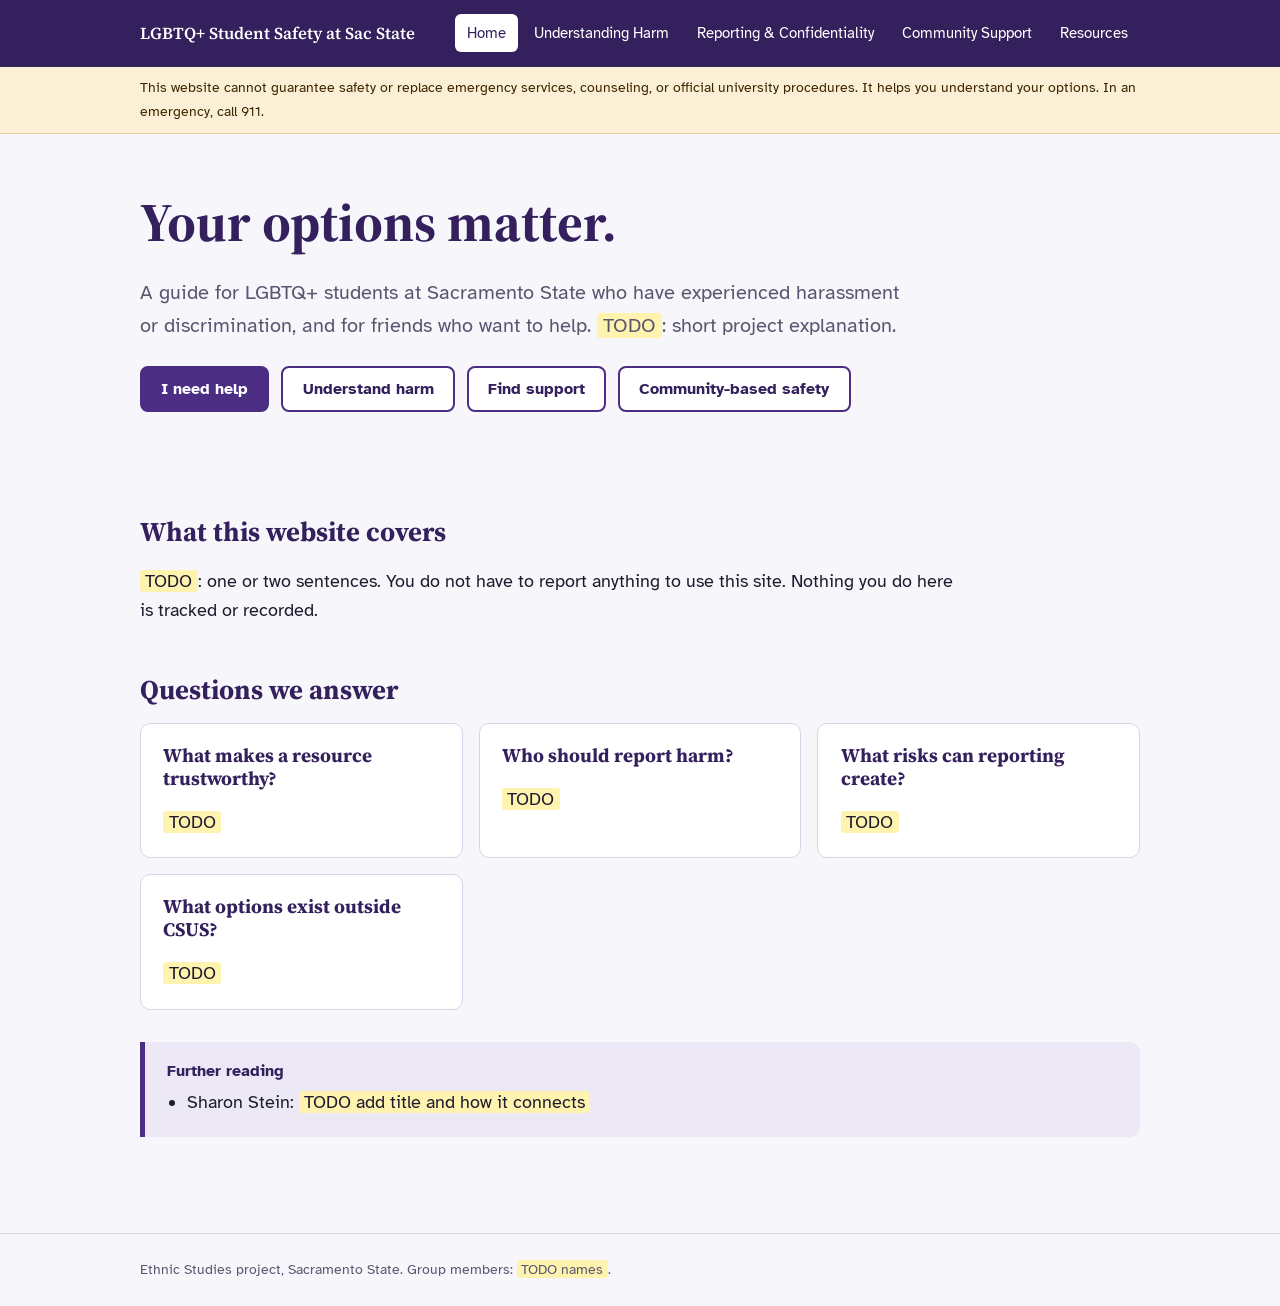
==== index.html @ 0df3c4ed "initial commit" ====
<!DOCTYPE html>
<html lang="en">
<head>
<meta charset="utf-8">
<meta name="viewport" content="width=device-width, initial-scale=1">
<title>Home | LGBTQ+ Student Safety at Sac State</title>
<link rel="preconnect" href="https://fonts.googleapis.com">
<link rel="preconnect" href="https://fonts.gstatic.com" crossorigin>
<link href="https://fonts.googleapis.com/css2?family=Atkinson+Hyperlegible:wght@400;700&family=Source+Serif+4:wght@600;700&display=swap" rel="stylesheet">
<link rel="stylesheet" href="css/style.css">
</head>
<body>
<a class="skip" href="#main">Skip to content</a>
<header class="site"><div class="inner">
<a class="brand" href="index.html">LGBTQ+ Student Safety at Sac State</a>
<nav aria-label="Main"><ul><li><a href="index.html" aria-current="page">Home</a></li><li><a href="harm.html">Understanding Harm</a></li><li><a href="reporting.html">Reporting & Confidentiality</a></li><li><a href="community.html">Community Support</a></li><li><a href="resources.html">Resources</a></li></ul></nav>
</div></header>
<div class="notice" role="note"><p>This website cannot guarantee safety or replace emergency services, counseling, or official university procedures. It helps you understand your options. In an emergency, call 911.</p></div>
<main id="main">

<section class="hero">
<h1>Your options matter.</h1>
<p class="lede">A guide for LGBTQ+ students at Sacramento State who have experienced harassment or discrimination, and for friends who want to help. <span class="todo">TODO</span>: short project explanation.</p>
<div class="btn-row">
<a class="btn primary" href="resources.html">I need help</a>
<a class="btn" href="harm.html">Understand harm</a>
<a class="btn" href="resources.html#find">Find support</a>
<a class="btn" href="community.html">Community-based safety</a>
</div>
</section>
<section class="prose">
<h2>What this website covers</h2>
<p><span class="todo">TODO</span>: one or two sentences. You do not have to report anything to use this site. Nothing you do here is tracked or recorded.</p>
<h2>Questions we answer</h2>
</section>
<div class="grid">
<div class="card"><h3>What makes a resource trustworthy?</h3><p><span class="todo">TODO</span></p></div>
<div class="card"><h3>Who should report harm?</h3><p><span class="todo">TODO</span></p></div>
<div class="card"><h3>What risks can reporting create?</h3><p><span class="todo">TODO</span></p></div>
<div class="card"><h3>What options exist outside CSUS?</h3><p><span class="todo">TODO</span></p></div>
</div>
<aside class="card reading"><h3>Further reading</h3><ul><li>Sharon Stein: <span class='todo'>TODO add title and how it connects</span></li></ul></aside>

</main>
<footer><p>Ethnic Studies project, Sacramento State. Group members: <span class="todo">TODO names</span>.</p></footer>
<button class="btn primary" id="top" type="button">Back to top</button>
<script src="js/script.js"></script>
</body>
</html>
---- css/style.css ----
:root{
  --ink:#1f1b2e; --muted:#5b5670; --plum:#4b2e83; --plum-dark:#33205c;
  --lilac:#ece8f5; --paper:#f7f6fb; --white:#fff; --line:#d9d3e8;
  --moss:#1f5c49; --moss-bg:#e2f1ea; --amber:#7a4b00; --amber-bg:#fbefd5;
  --serif:"Source Serif 4",Georgia,"Times New Roman",serif;
  --sans:"Atkinson Hyperlegible",system-ui,-apple-system,"Segoe UI",sans-serif;
}
*{box-sizing:border-box}
html{scroll-behavior:smooth}
@media (prefers-reduced-motion:reduce){html{scroll-behavior:auto}}
body{margin:0;background:var(--paper);color:var(--ink);font:18px/1.65 var(--sans)}
a{color:var(--plum)}
a:focus-visible,button:focus-visible,select:focus-visible,input:focus-visible,summary:focus-visible{outline:3px solid #f2a900;outline-offset:3px}
.skip{position:absolute;left:-999px;top:0;background:var(--plum-dark);color:#fff;padding:.5rem 1rem}
.skip:focus{left:0;z-index:10}

header.site{background:var(--plum-dark);color:#fff}
header.site .inner{max-width:1040px;margin:0 auto;padding:.9rem 1.25rem;display:flex;flex-wrap:wrap;gap:.75rem 2rem;align-items:center;justify-content:space-between}
header.site .brand{font:600 1.05rem var(--serif);color:#fff;text-decoration:none}
nav ul{list-style:none;margin:0;padding:0;display:flex;flex-wrap:wrap;gap:.25rem}
nav a{color:#fff;text-decoration:none;padding:.4rem .75rem;border-radius:6px;display:block;font-size:.95rem}
nav a:hover{background:rgba(255,255,255,.15)}
nav a[aria-current="page"]{background:#fff;color:var(--plum-dark)}

.notice{background:var(--amber-bg);color:#3d2700;font-size:.9rem;border-bottom:1px solid #e6cf9b}
.notice p{max-width:1040px;margin:0 auto;padding:.6rem 1.25rem}

main{max-width:1040px;margin:0 auto;padding:2.5rem 1.25rem 4rem}
.prose{max-width:68ch}
h1,h2,h3{font-family:var(--serif);line-height:1.2;color:var(--plum-dark)}
h1{font-size:clamp(2.2rem,5vw,3.4rem);margin:0 0 1rem;font-weight:700}
h2{font-size:1.7rem;margin:3rem 0 .75rem}
h3{font-size:1.2rem;margin:1.5rem 0 .4rem}
.lede{font-size:1.25rem;color:var(--muted);max-width:60ch}

.hero{padding:1rem 0 2rem}
.btn-row{display:flex;flex-wrap:wrap;gap:.75rem;margin:1.5rem 0}
.btn{display:inline-block;padding:.7rem 1.2rem;border-radius:8px;border:2px solid var(--plum);background:var(--white);color:var(--plum-dark);font:600 1rem var(--sans);text-decoration:none;cursor:pointer}
.btn:hover{background:var(--lilac)}
.btn.primary{background:var(--plum);color:#fff}
.btn.primary:hover{background:var(--plum-dark)}

.grid{display:grid;gap:1rem;grid-template-columns:repeat(auto-fit,minmax(260px,1fr));margin:1rem 0}
.card{background:var(--white);border:1px solid var(--line);border-radius:10px;padding:1.25rem 1.4rem}
.card h3{margin-top:0}
.card p:last-child{margin-bottom:0}
.reading{background:var(--lilac);border:0;border-left:5px solid var(--plum);border-radius:0 10px 10px 0;margin:2rem 0}
.reading h3{font-size:1rem;font-family:var(--sans);margin:0 0 .4rem}
.reading ul{margin:0;padding-left:1.2rem}

table{width:100%;border-collapse:collapse;background:var(--white);border:1px solid var(--line);border-radius:10px;overflow:hidden}
th,td{text-align:left;padding:.8rem 1rem;border-bottom:1px solid var(--line);vertical-align:top}
th{background:var(--lilac);font-family:var(--serif)}
.table-wrap{overflow-x:auto}

details{background:var(--white);border:1px solid var(--line);border-radius:10px;padding:.75rem 1.25rem;margin:.6rem 0}
summary{cursor:pointer;font-weight:700}

.todo{background:#fff3b0;padding:0 .3em;border-radius:3px}

/* resources */
.filters{display:flex;flex-wrap:wrap;gap:1rem;align-items:end;margin:1rem 0 1.5rem}
.filters label{display:block;font-weight:700;font-size:.9rem;margin-bottom:.25rem}
.filters select,.filters input{font:inherit;padding:.5rem .7rem;border:2px solid var(--line);border-radius:8px;background:#fff;min-width:200px}
.res{background:var(--white);border:1px solid var(--line);border-radius:10px;padding:1.25rem 1.4rem;margin:1rem 0}
.res h3{margin:0 0 .25rem}
.res dl{display:grid;grid-template-columns:max-content 1fr;gap:.35rem 1rem;margin:.75rem 0 0}
.res dt{font-weight:700}
.res dd{margin:0}
.tag{display:inline-block;font-size:.85rem;font-weight:700;padding:.1rem .6rem;border-radius:999px;border:1px solid}
.tag.conf{background:var(--moss-bg);color:var(--moss);border-color:var(--moss)}
.tag.nonconf{background:var(--amber-bg);color:var(--amber);border-color:var(--amber)}
.tag.verify{background:#eee;color:#444;border-color:#999}
.updated{color:var(--muted);font-size:.9rem}

footer{border-top:1px solid var(--line);color:var(--muted);font-size:.9rem}
footer p{max-width:1040px;margin:0 auto;padding:1.5rem 1.25rem}
#top{position:fixed;right:1rem;bottom:1rem;display:none}
@media (max-width:600px){body{font-size:17px}.res dl{grid-template-columns:1fr}.res dt{margin-top:.4rem}}
.sr{position:absolute;width:1px;height:1px;overflow:hidden;clip:rect(0,0,0,0)}
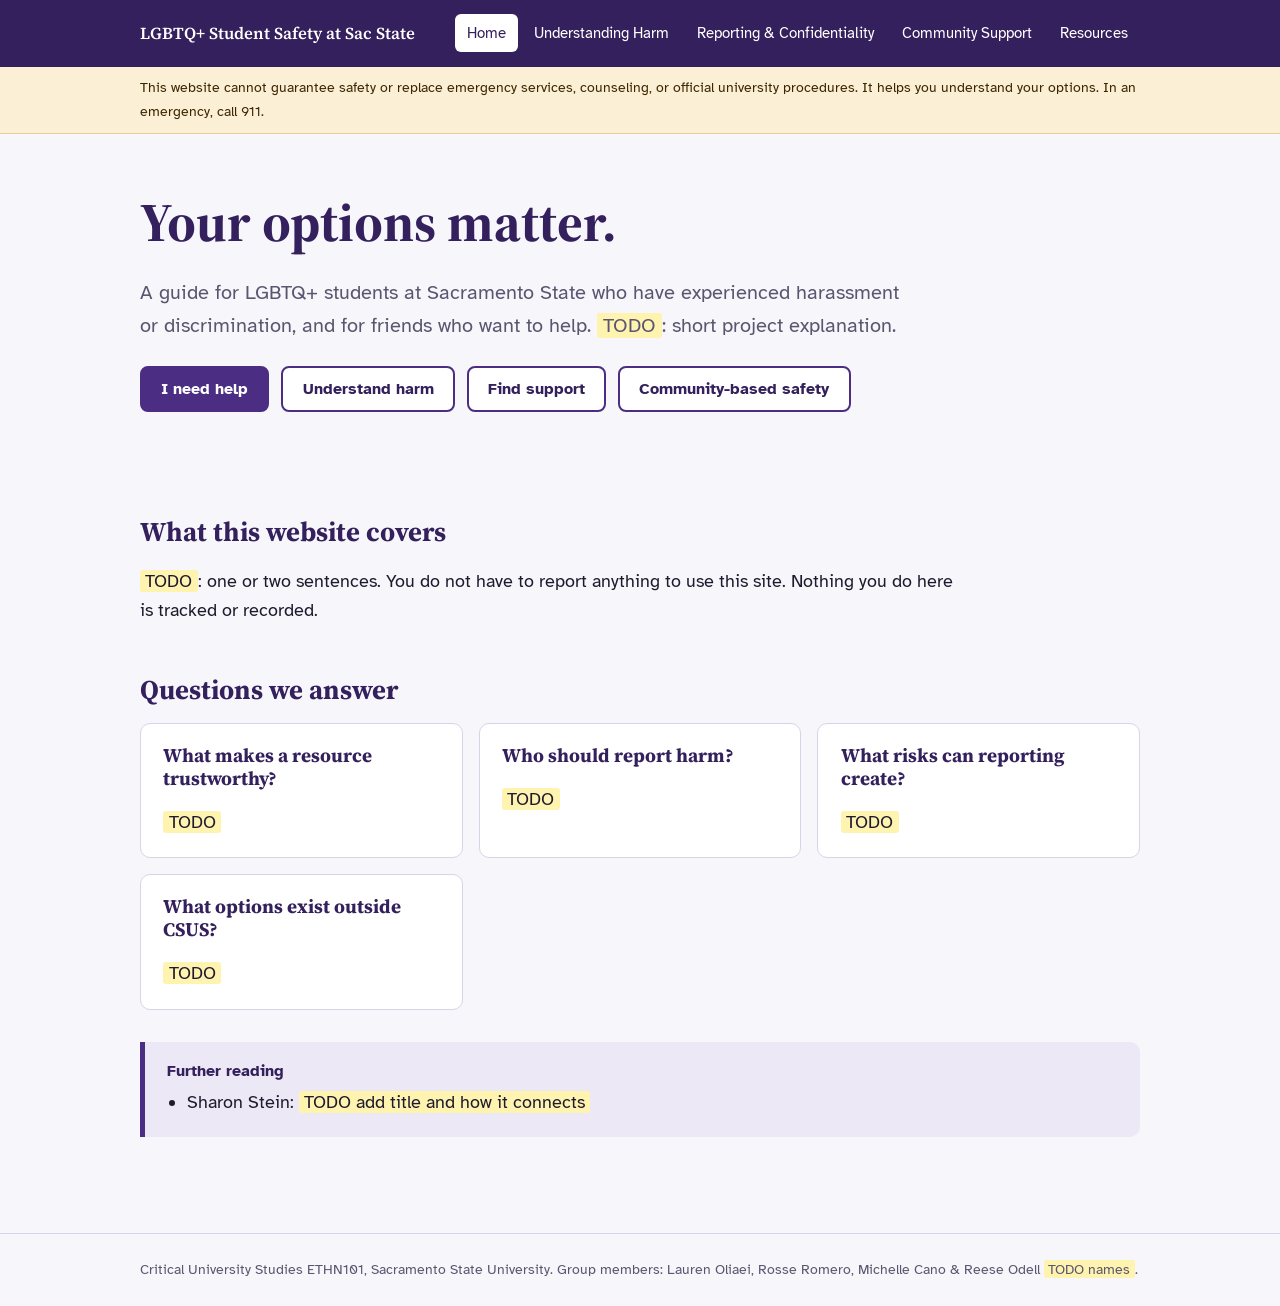
==== commit 8bdc0772: "Update main page" ====
--- a/index.html
+++ b/index.html
@@ -42,7 +42,7 @@
 <aside class="card reading"><h3>Further reading</h3><ul><li>Sharon Stein: <span class='todo'>TODO add title and how it connects</span></li></ul></aside>
 
 </main>
-<footer><p>Ethnic Studies project, Sacramento State. Group members: <span class="todo">TODO names</span>.</p></footer>
+<footer><p>Critical University Studies ETHN101, Sacramento State University. Group members: Lauren Oliaei, Rosse Romero, Michelle Cano & Reese Odell <span class="todo">TODO names</span>.</p></footer>
 <button class="btn primary" id="top" type="button">Back to top</button>
 <script src="js/script.js"></script>
 </body>
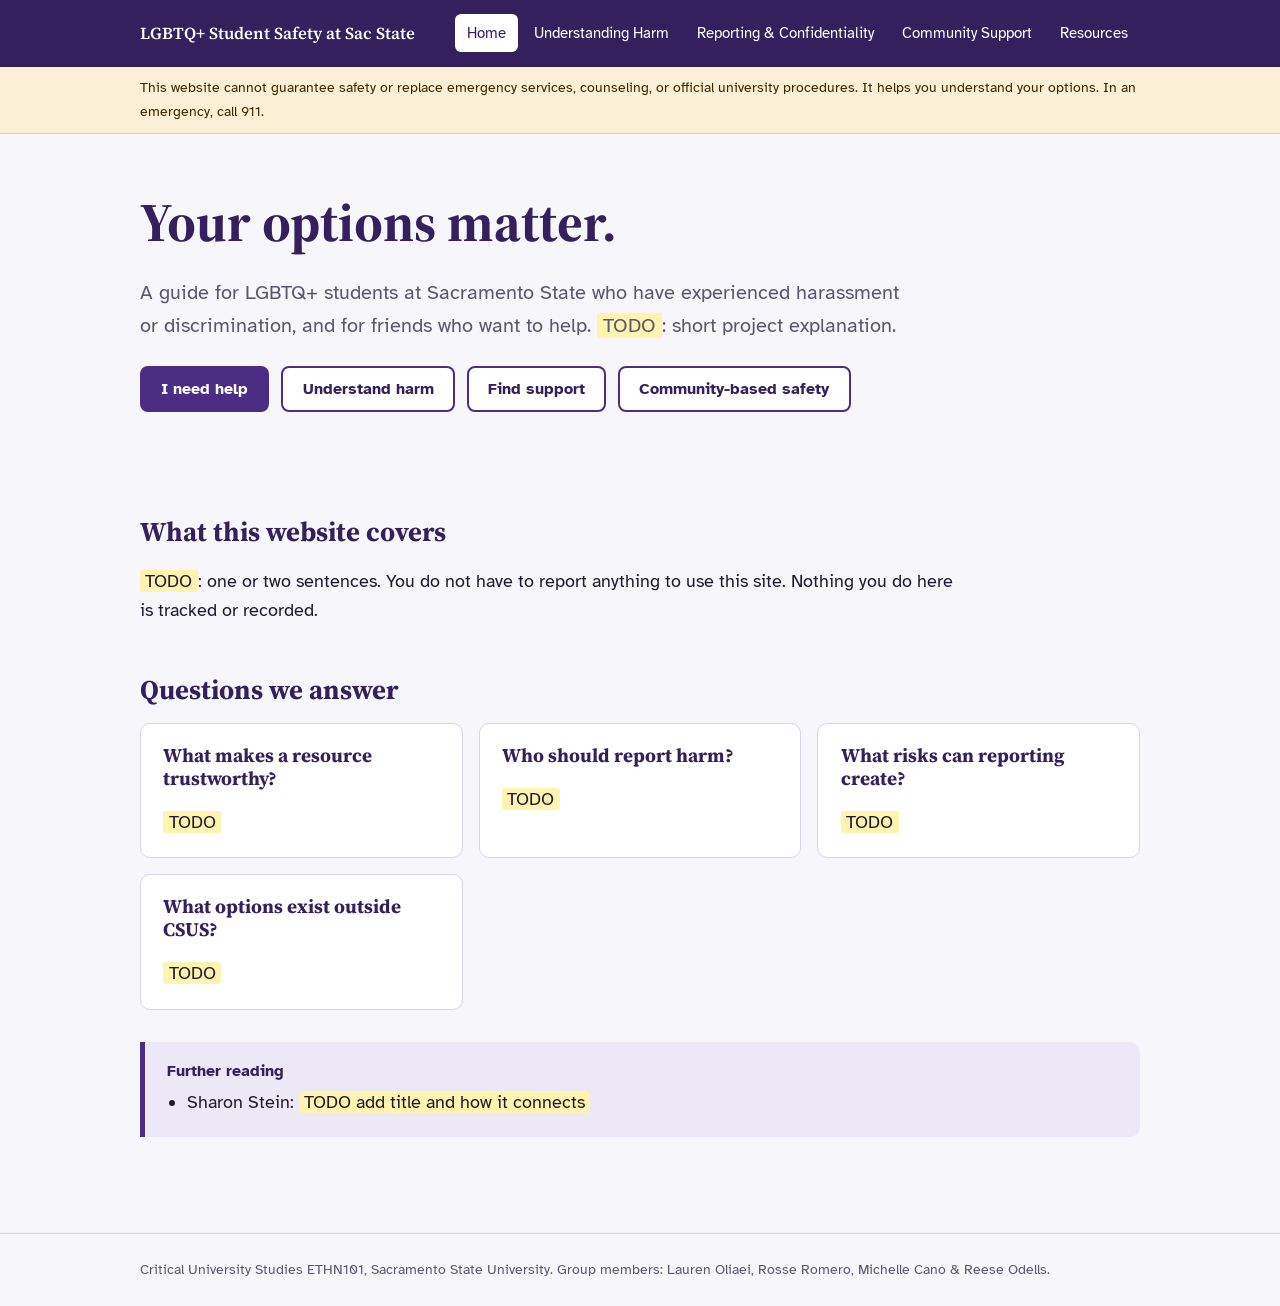
==== commit f7c83e15: "Removed to-do marker for footer in index.html" ====
--- a/index.html
+++ b/index.html
@@ -42,7 +42,7 @@
 <aside class="card reading"><h3>Further reading</h3><ul><li>Sharon Stein: <span class='todo'>TODO add title and how it connects</span></li></ul></aside>
 
 </main>
-<footer><p>Critical University Studies ETHN101, Sacramento State University. Group members: Lauren Oliaei, Rosse Romero, Michelle Cano & Reese Odell <span class="todo">TODO names</span>.</p></footer>
+<footer><p>Critical University Studies ETHN101, Sacramento State University. Group members: Lauren Oliaei, Rosse Romero, Michelle Cano & Reese Odells.</p></footer>
 <button class="btn primary" id="top" type="button">Back to top</button>
 <script src="js/script.js"></script>
 </body>
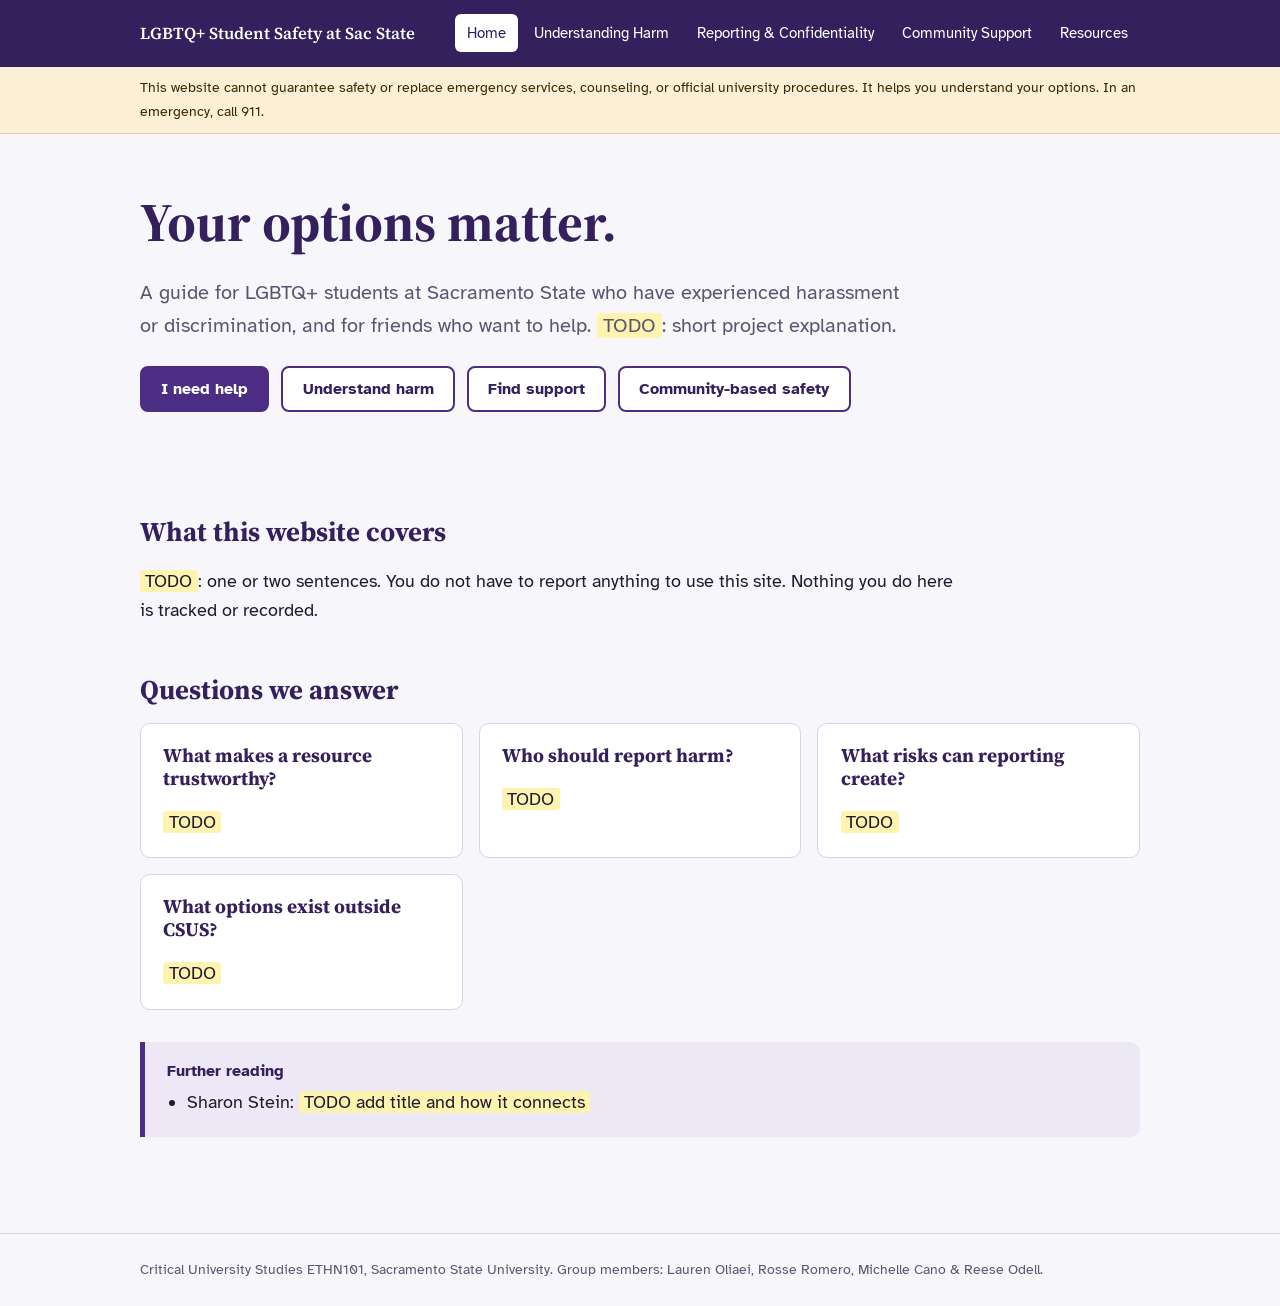
==== commit 4ef3b613: "remove to-do marker" ====
--- a/index.html
+++ b/index.html
@@ -42,7 +42,7 @@
 <aside class="card reading"><h3>Further reading</h3><ul><li>Sharon Stein: <span class='todo'>TODO add title and how it connects</span></li></ul></aside>
 
 </main>
-<footer><p>Critical University Studies ETHN101, Sacramento State University. Group members: Lauren Oliaei, Rosse Romero, Michelle Cano & Reese Odells.</p></footer>
+<footer><p>Critical University Studies ETHN101, Sacramento State University. Group members: Lauren Oliaei, Rosse Romero, Michelle Cano & Reese Odell.</p></footer>
 <button class="btn primary" id="top" type="button">Back to top</button>
 <script src="js/script.js"></script>
 </body>
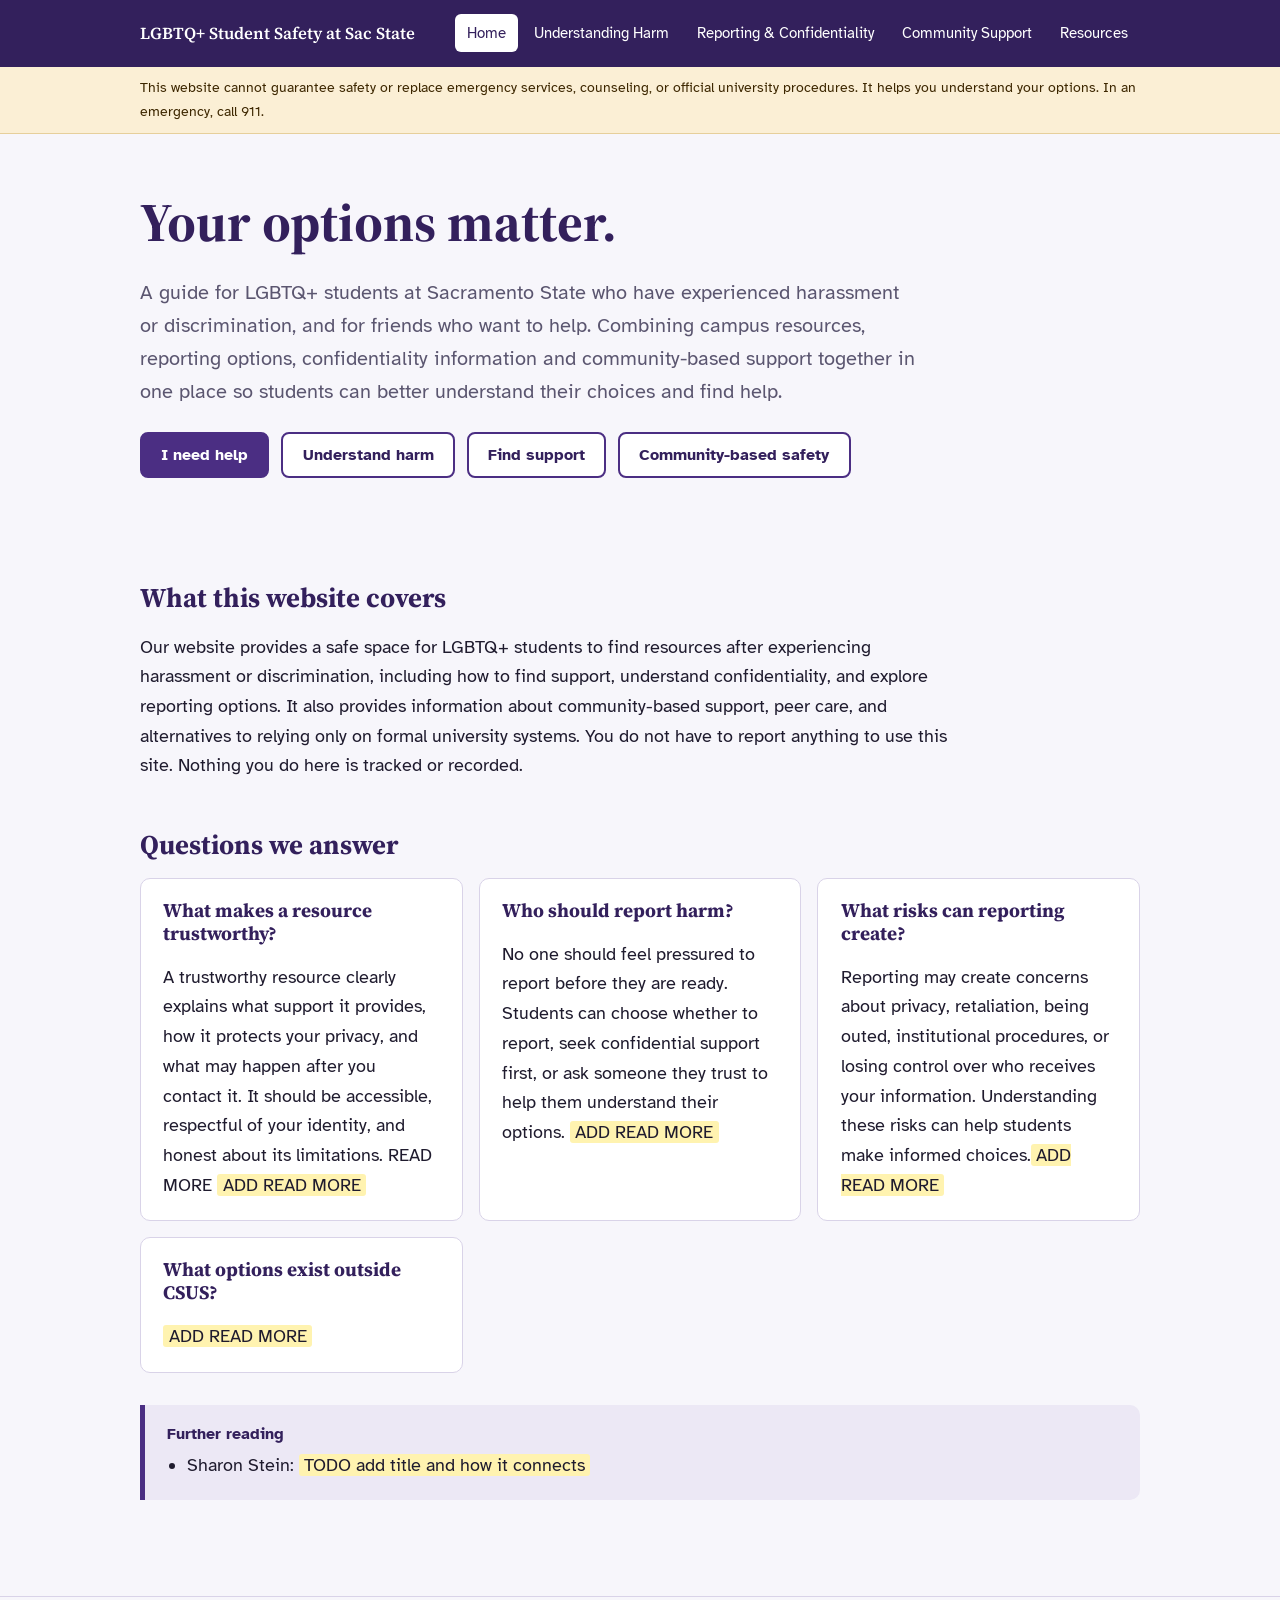
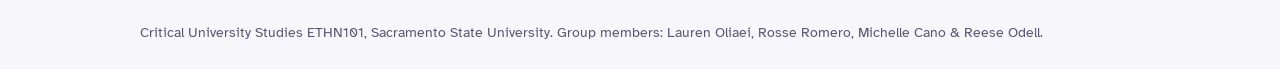
==== commit 8ffd793a: "Added main content for index page" ====
--- a/index.html
+++ b/index.html
@@ -20,7 +20,7 @@
 
 <section class="hero">
 <h1>Your options matter.</h1>
-<p class="lede">A guide for LGBTQ+ students at Sacramento State who have experienced harassment or discrimination, and for friends who want to help. <span class="todo">TODO</span>: short project explanation.</p>
+<p class="lede">A guide for LGBTQ+ students at Sacramento State who have experienced harassment or discrimination, and for friends who want to help. Combining campus resources, reporting options, confidentiality information and community-based support together in one place so students can better understand their choices and find help.</p>
 <div class="btn-row">
 <a class="btn primary" href="resources.html">I need help</a>
 <a class="btn" href="harm.html">Understand harm</a>
@@ -30,14 +30,15 @@
 </section>
 <section class="prose">
 <h2>What this website covers</h2>
-<p><span class="todo">TODO</span>: one or two sentences. You do not have to report anything to use this site. Nothing you do here is tracked or recorded.</p>
+<p>Our website provides a safe space for LGBTQ+ students to find resources after experiencing harassment or discrimination, including how to find support, understand confidentiality, and explore reporting options. It also provides information about community-based support, peer care, and alternatives to relying only on formal university systems. You do not have to report anything to use this site. Nothing you do here is tracked or recorded.</p>
 <h2>Questions we answer</h2>
 </section>
 <div class="grid">
-<div class="card"><h3>What makes a resource trustworthy?</h3><p><span class="todo">TODO</span></p></div>
-<div class="card"><h3>Who should report harm?</h3><p><span class="todo">TODO</span></p></div>
-<div class="card"><h3>What risks can reporting create?</h3><p><span class="todo">TODO</span></p></div>
-<div class="card"><h3>What options exist outside CSUS?</h3><p><span class="todo">TODO</span></p></div>
+<div class="card"><h3>What makes a resource trustworthy?</h3><p>A trustworthy resource clearly explains what support it provides, how it protects your privacy, and what may happen after you contact it. It should be accessible, respectful of your identity, and honest about its limitations. READ MORE
+<span class="todo">ADD READ MORE</span></p></div>
+<div class="card"><h3>Who should report harm?</h3><p>No one should feel pressured to report before they are ready. Students can choose whether to report, seek confidential support first, or ask someone they trust to help them understand their options. <span class="todo">ADD READ MORE</span></p></div>
+<div class="card"><h3>What risks can reporting create?</h3><p>Reporting may create concerns about privacy, retaliation, being outed, institutional procedures, or losing control over who receives your information. Understanding these risks can help students make informed choices.<span class="todo">ADD READ MORE</span></p></div>
+<div class="card"><h3>What options exist outside CSUS?</h3><p><span class="todo">ADD READ MORE</span></p></div>
 </div>
 <aside class="card reading"><h3>Further reading</h3><ul><li>Sharon Stein: <span class='todo'>TODO add title and how it connects</span></li></ul></aside>
 
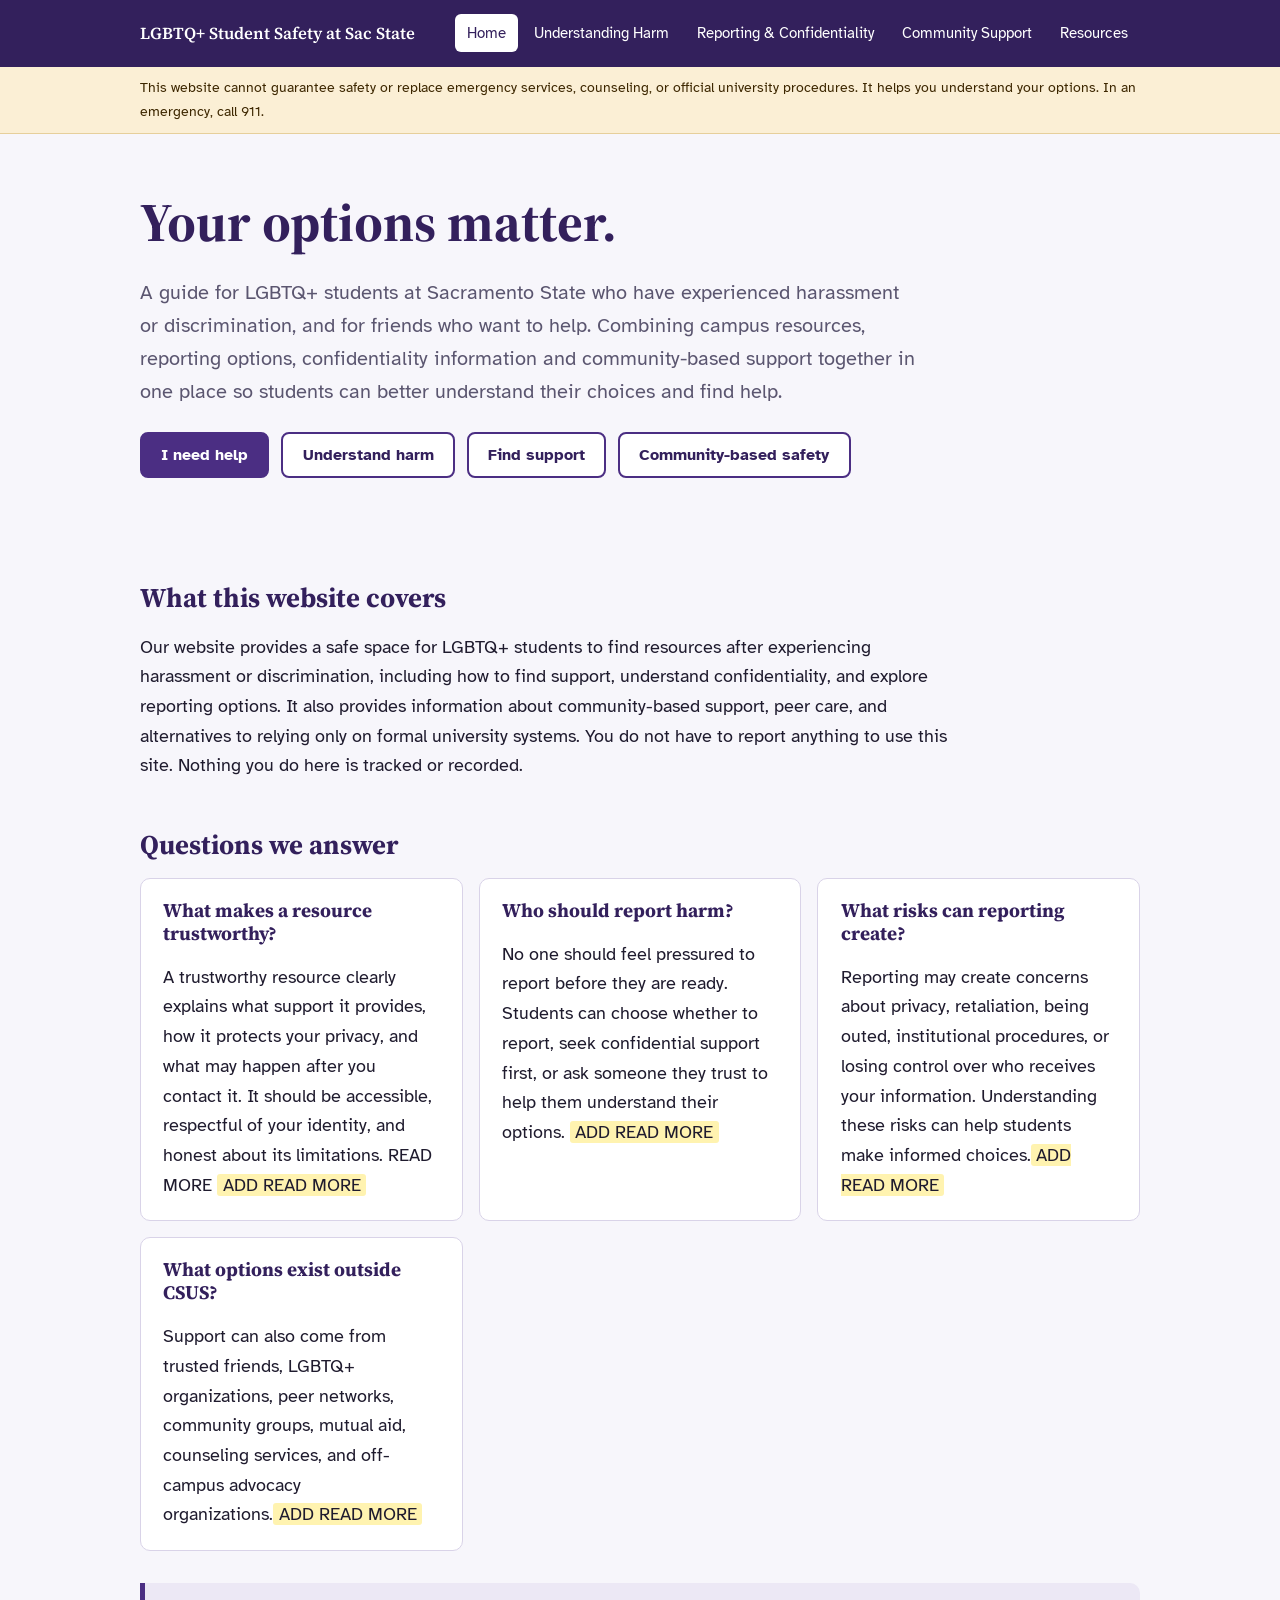
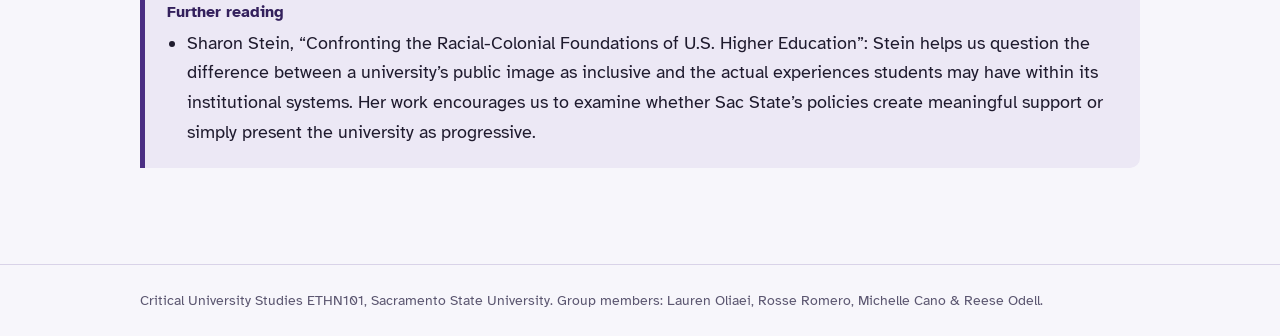
==== commit aae92d70: "Added content for community, harm,reporting" ====
--- a/index.html
+++ b/index.html
@@ -38,9 +38,9 @@
 <span class="todo">ADD READ MORE</span></p></div>
 <div class="card"><h3>Who should report harm?</h3><p>No one should feel pressured to report before they are ready. Students can choose whether to report, seek confidential support first, or ask someone they trust to help them understand their options. <span class="todo">ADD READ MORE</span></p></div>
 <div class="card"><h3>What risks can reporting create?</h3><p>Reporting may create concerns about privacy, retaliation, being outed, institutional procedures, or losing control over who receives your information. Understanding these risks can help students make informed choices.<span class="todo">ADD READ MORE</span></p></div>
-<div class="card"><h3>What options exist outside CSUS?</h3><p><span class="todo">ADD READ MORE</span></p></div>
+<div class="card"><h3>What options exist outside CSUS?</h3><p>Support can also come from trusted friends, LGBTQ+ organizations, peer networks, community groups, mutual aid, counseling services, and off-campus advocacy organizations.<span class="todo">ADD READ MORE</span></p></div>
 </div>
-<aside class="card reading"><h3>Further reading</h3><ul><li>Sharon Stein: <span class='todo'>TODO add title and how it connects</span></li></ul></aside>
+<aside class="card reading"><h3>Further reading</h3><ul><li>Sharon Stein,  “Confronting the Racial-Colonial Foundations of U.S. Higher Education”: Stein helps us question the difference between a university’s public image as inclusive and the actual experiences students may have within its institutional systems. Her work encourages us to examine whether Sac State’s policies create meaningful support or simply present the university as progressive.</li></ul></aside>
 
 </main>
 <footer><p>Critical University Studies ETHN101, Sacramento State University. Group members: Lauren Oliaei, Rosse Romero, Michelle Cano & Reese Odell.</p></footer>
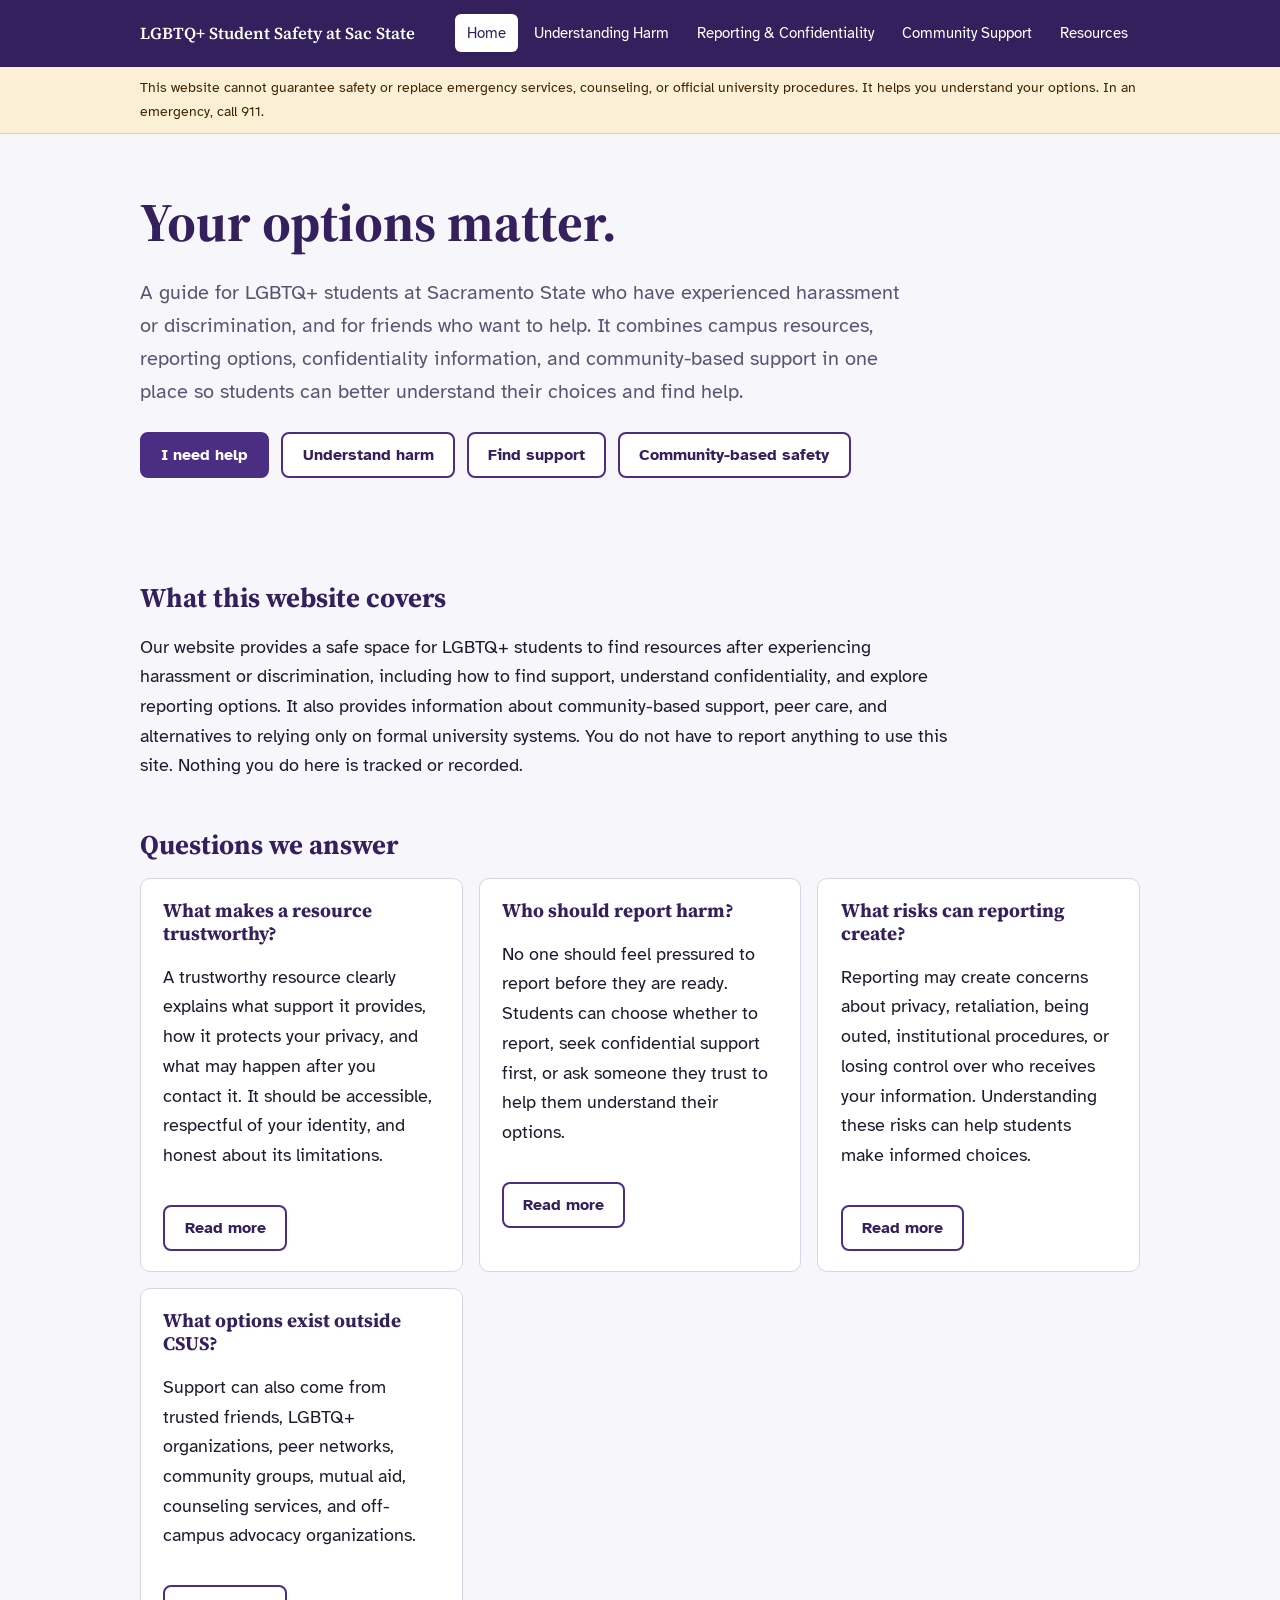
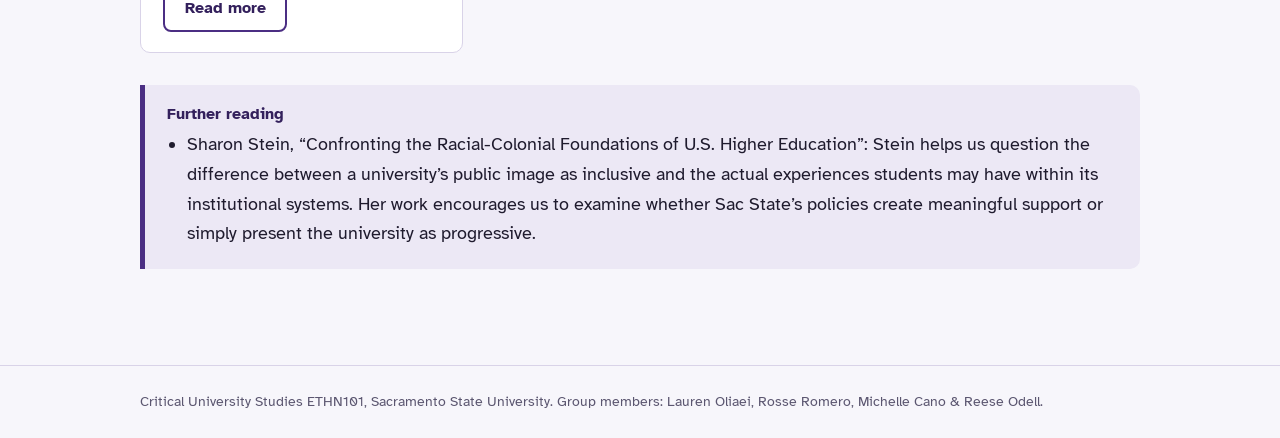
==== commit 3a2aebbe: "Added read more buttons to index.html and updated reading dates" ====
--- a/index.html
+++ b/index.html
@@ -20,7 +20,7 @@
 
 <section class="hero">
 <h1>Your options matter.</h1>
-<p class="lede">A guide for LGBTQ+ students at Sacramento State who have experienced harassment or discrimination, and for friends who want to help. Combining campus resources, reporting options, confidentiality information and community-based support together in one place so students can better understand their choices and find help.</p>
+<p class="lede">A guide for LGBTQ+ students at Sacramento State who have experienced harassment or discrimination, and for friends who want to help. It combines campus resources, reporting options, confidentiality information, and community-based support in one place so students can better understand their choices and find help.</p>
 <div class="btn-row">
 <a class="btn primary" href="resources.html">I need help</a>
 <a class="btn" href="harm.html">Understand harm</a>
@@ -34,17 +34,16 @@
 <h2>Questions we answer</h2>
 </section>
 <div class="grid">
-<div class="card"><h3>What makes a resource trustworthy?</h3><p>A trustworthy resource clearly explains what support it provides, how it protects your privacy, and what may happen after you contact it. It should be accessible, respectful of your identity, and honest about its limitations. READ MORE
-<span class="todo">ADD READ MORE</span></p></div>
-<div class="card"><h3>Who should report harm?</h3><p>No one should feel pressured to report before they are ready. Students can choose whether to report, seek confidential support first, or ask someone they trust to help them understand their options. <span class="todo">ADD READ MORE</span></p></div>
-<div class="card"><h3>What risks can reporting create?</h3><p>Reporting may create concerns about privacy, retaliation, being outed, institutional procedures, or losing control over who receives your information. Understanding these risks can help students make informed choices.<span class="todo">ADD READ MORE</span></p></div>
-<div class="card"><h3>What options exist outside CSUS?</h3><p>Support can also come from trusted friends, LGBTQ+ organizations, peer networks, community groups, mutual aid, counseling services, and off-campus advocacy organizations.<span class="todo">ADD READ MORE</span></p></div>
+<div class="card"><h3>What makes a resource trustworthy?</h3><p>A trustworthy resource clearly explains what support it provides, how it protects your privacy, and what may happen after you contact it. It should be accessible, respectful of your identity, and honest about its limitations.</p><a class="btn" href="resources.html" aria-label="Read more: what makes a resource trustworthy">Read more</a></div>
+<div class="card"><h3>Who should report harm?</h3><p>No one should feel pressured to report before they are ready. Students can choose whether to report, seek confidential support first, or ask someone they trust to help them understand their options.</p><a class="btn" href="reporting.html#options" aria-label="Read more: who should report harm">Read more</a></div>
+<div class="card"><h3>What risks can reporting create?</h3><p>Reporting may create concerns about privacy, retaliation, being outed, institutional procedures, or losing control over who receives your information. Understanding these risks can help students make informed choices.</p><a class="btn" href="reporting.html#risks" aria-label="Read more: what risks reporting can create">Read more</a></div>
+<div class="card"><h3>What options exist outside CSUS?</h3><p>Support can also come from trusted friends, LGBTQ+ organizations, peer networks, community groups, mutual aid, counseling services, and off-campus advocacy organizations.</p><a class="btn" href="community.html#outside" aria-label="Read more: options outside CSUS">Read more</a></div>
 </div>
-<aside class="card reading"><h3>Further reading</h3><ul><li>Sharon Stein,  “Confronting the Racial-Colonial Foundations of U.S. Higher Education”: Stein helps us question the difference between a university’s public image as inclusive and the actual experiences students may have within its institutional systems. Her work encourages us to examine whether Sac State’s policies create meaningful support or simply present the university as progressive.</li></ul></aside>
+<aside class="card reading"><h3>Further reading</h3><ul><li>Sharon Stein, “Confronting the Racial-Colonial Foundations of U.S. Higher Education”: Stein helps us question the difference between a university’s public image as inclusive and the actual experiences students may have within its institutional systems. Her work encourages us to examine whether Sac State’s policies create meaningful support or simply present the university as progressive.</li></ul></aside>
 
 </main>
 <footer><p>Critical University Studies ETHN101, Sacramento State University. Group members: Lauren Oliaei, Rosse Romero, Michelle Cano & Reese Odell.</p></footer>
 <button class="btn primary" id="top" type="button">Back to top</button>
 <script src="js/script.js"></script>
 </body>
-</html>
+</html>
--- a/css/style.css
+++ b/css/style.css
@@ -78,3 +78,4 @@
 #top{position:fixed;right:1rem;bottom:1rem;display:none}
 @media (max-width:600px){body{font-size:17px}.res dl{grid-template-columns:1fr}.res dt{margin-top:.4rem}}
 .sr{position:absolute;width:1px;height:1px;overflow:hidden;clip:rect(0,0,0,0)}
+.card .btn{margin-top:1rem}
